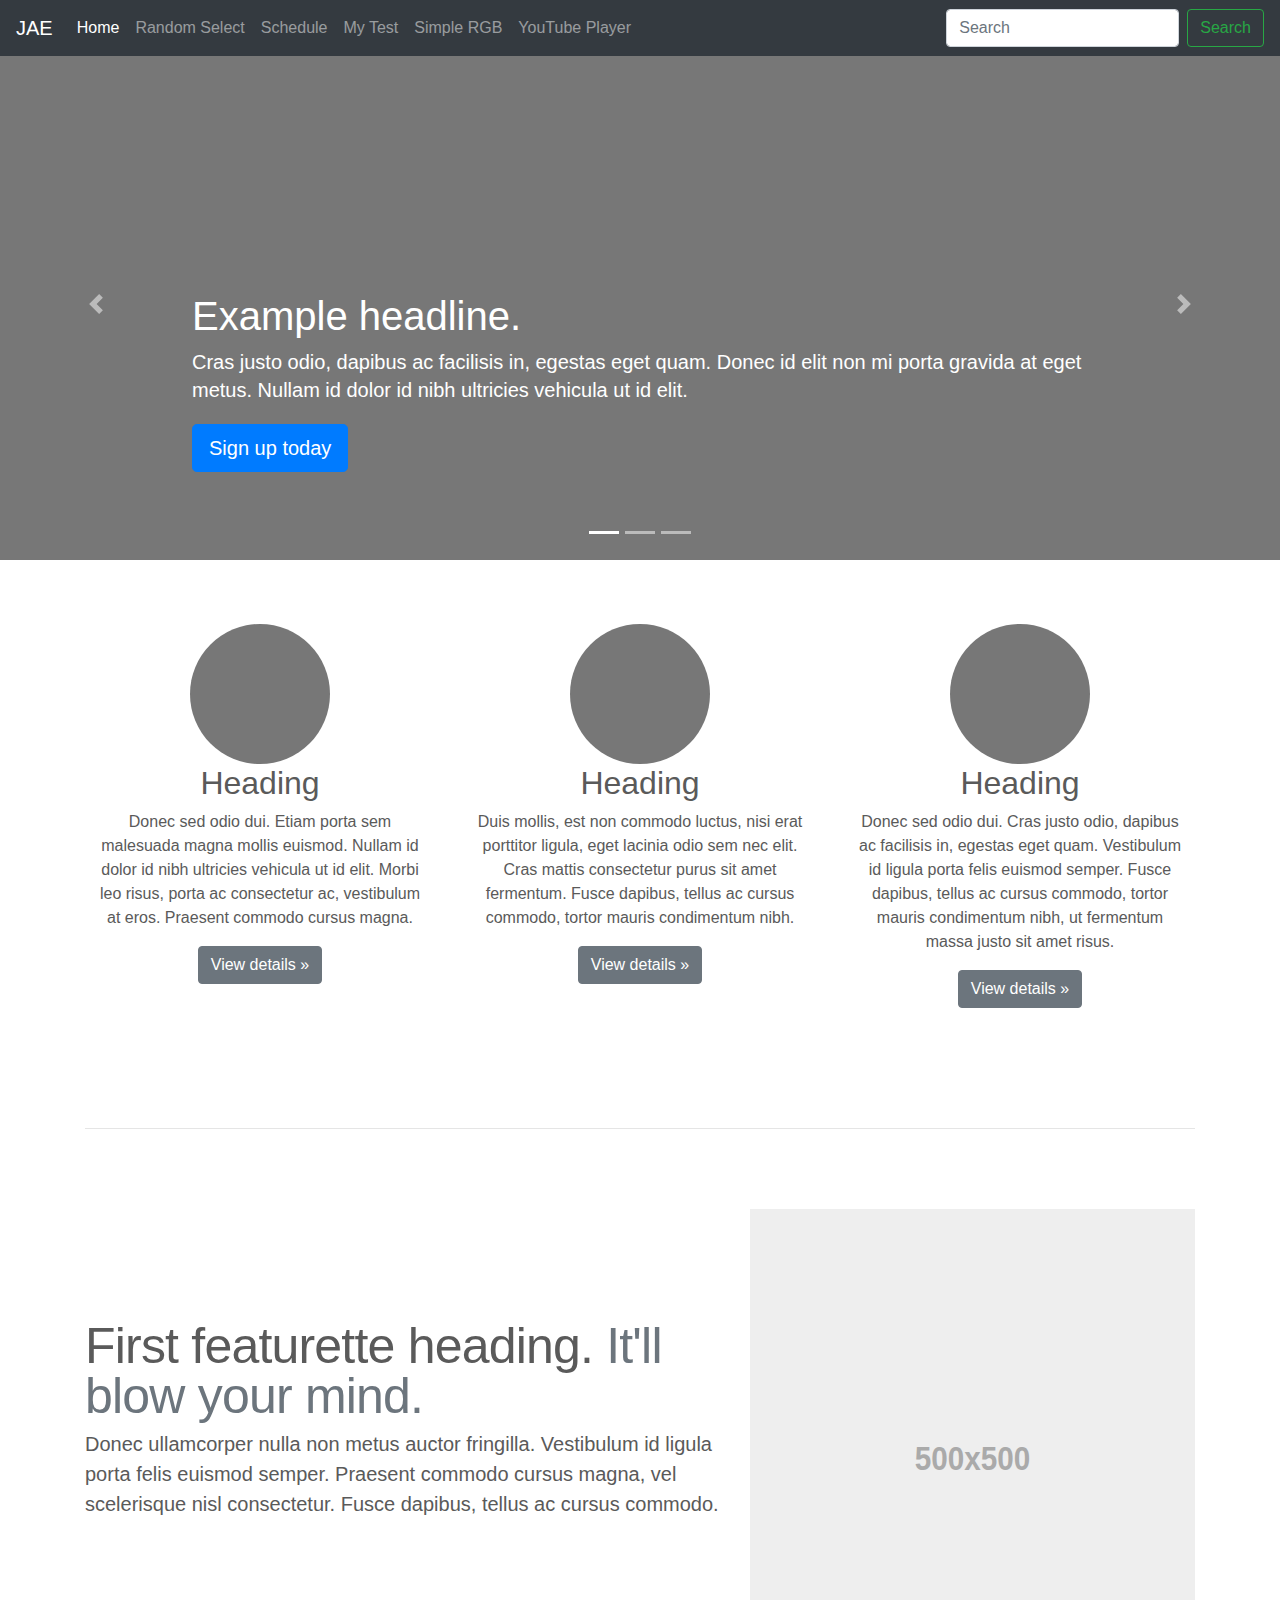
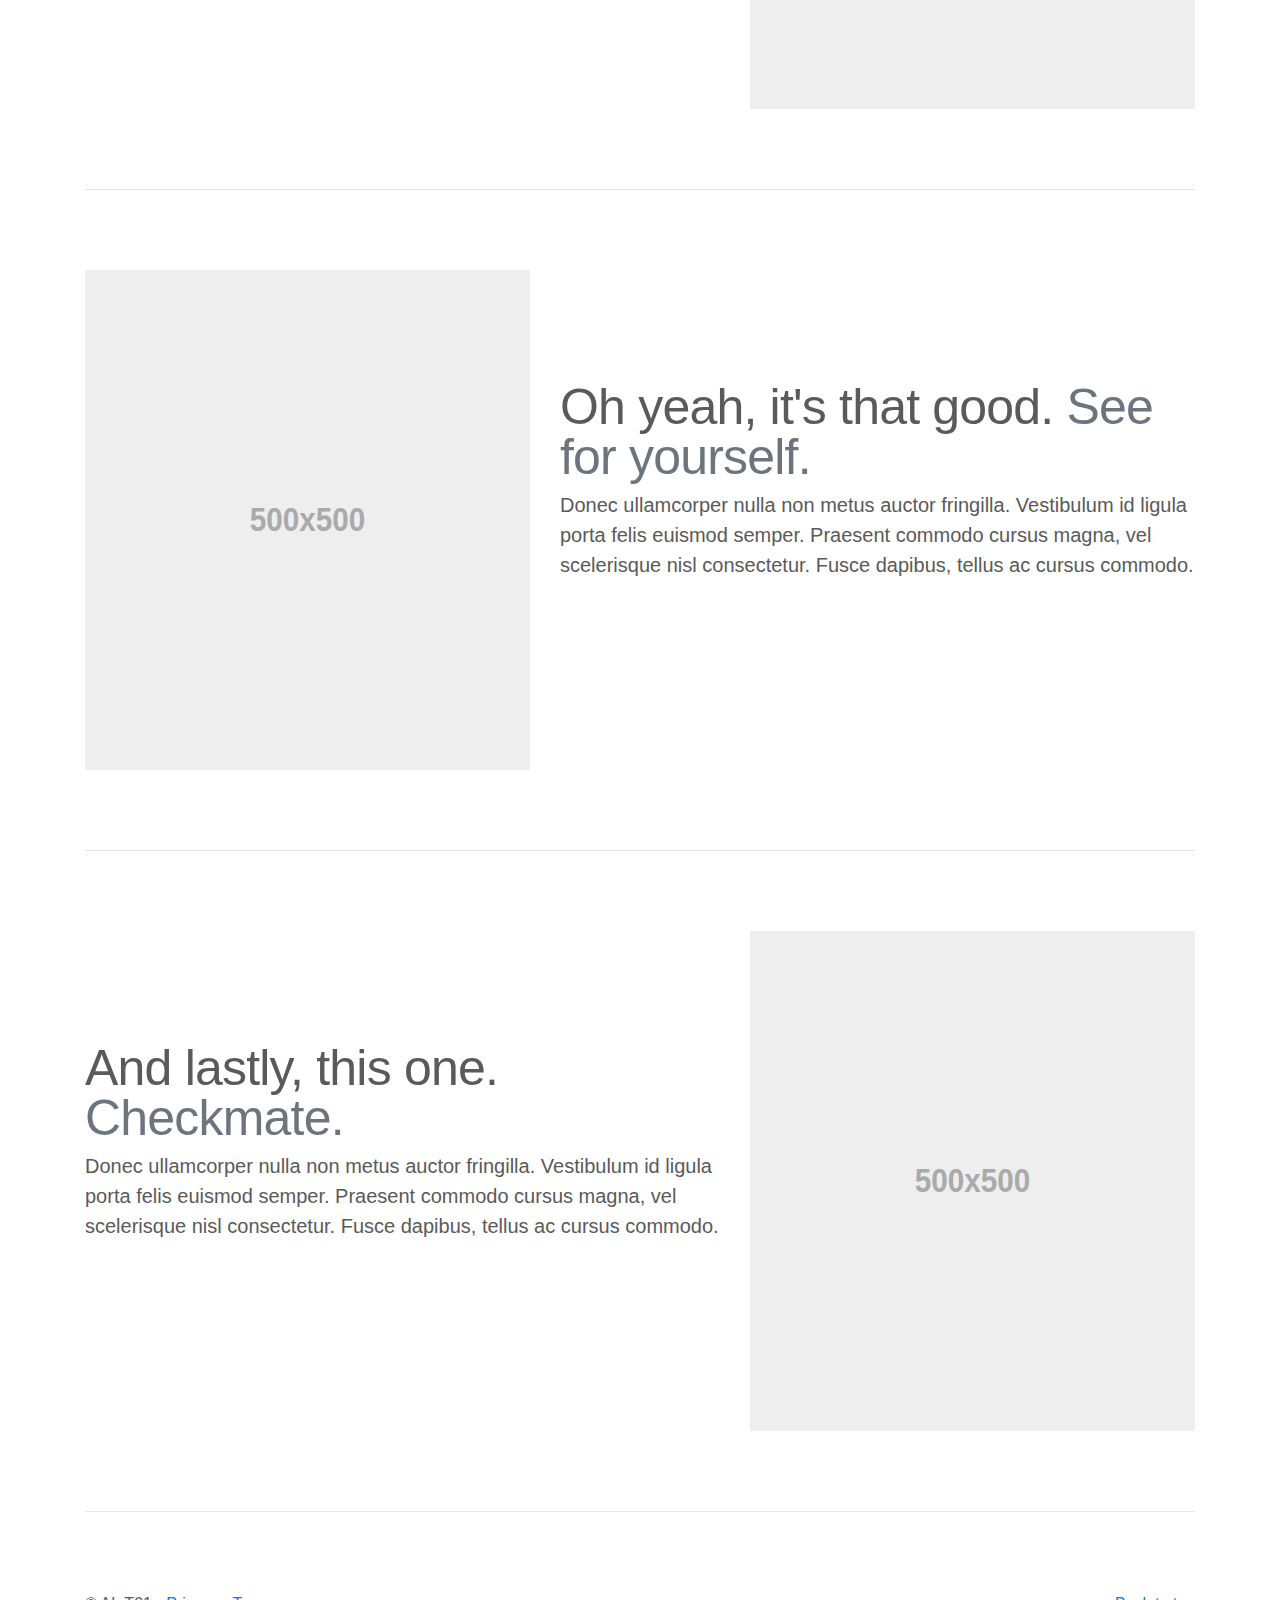
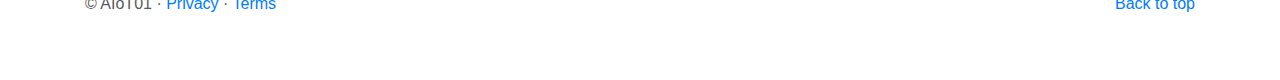
==== index.html @ 9e4aa887 "first commit" ====
<!doctype html>
<html lang="en">
  <head>
    <meta charset="utf-8">
    <meta name="viewport" content="width=device-width, initial-scale=1, shrink-to-fit=no">
    <meta name="description" content="">
    <meta name="author" content="">
    <link rel="icon" href="favicon.ico">

    <title>Carousel Template for Bootstrap</title>

    <!-- Bootstrap core CSS -->
    <link href="dist/css/bootstrap.min.css" rel="stylesheet">

    <!-- Custom styles for this template -->
    <link href="carousel.css" rel="stylesheet">
  </head>
  <body>

    <header>
      <nav class="navbar navbar-expand-md navbar-dark fixed-top bg-dark">
        <a class="navbar-brand" href="index.html">JAE</a>
        <button class="navbar-toggler" type="button" data-toggle="collapse" data-target="#navbarCollapse" aria-controls="navbarCollapse" aria-expanded="false" aria-label="Toggle navigation">
          <span class="navbar-toggler-icon"></span>
        </button>
        <div class="collapse navbar-collapse" id="navbarCollapse">
          <ul class="navbar-nav mr-auto">
            <li class="nav-item active">
              <a class="nav-link" href="#">Home <span class="sr-only">(current)</span></a>
            </li>
            <li class="nav-item">
              <a class="nav-link" href="randomselect.html">Random Select</a>
            </li>
            <li class="nav-item">
              <a class="nav-link" href="schedule.html">Schedule</a>
              </li>
            <li class="nav-item">
              <a class="nav-link" href="mytest.html">My Test</a>
              </li>
            <li class="nav-item">
              <a class="nav-link" href="simplergb.html">Simple RGB</a>
              </li>
            <li class="nav-item">
              <a class="nav-link" href="youtubeplayer.html">YouTube Player</a>
              </li>
            <!--<li class="nav-item">
              <a class="nav-link disabled" href="#">Disabled</a>
            </li>-->
          </ul>
          <form class="form-inline mt-2 mt-md-0">
            <input class="form-control mr-sm-2" type="text" placeholder="Search" aria-label="Search">
            <button class="btn btn-outline-success my-2 my-sm-0" type="submit">Search</button>
          </form>
        </div>
      </nav>
    </header>

    <main role="main">

      <div id="myCarousel" class="carousel slide" data-ride="carousel">
        <ol class="carousel-indicators">
          <li data-target="#myCarousel" data-slide-to="0" class="active"></li>
          <li data-target="#myCarousel" data-slide-to="1"></li>
          <li data-target="#myCarousel" data-slide-to="2"></li>
        </ol>
        <div class="carousel-inner">
          <div class="carousel-item active">
            <img class="first-slide" src="[data-uri]" alt="First slide">
            <div class="container">
              <div class="carousel-caption text-left">
                <h1>Example headline.</h1>
                <p>Cras justo odio, dapibus ac facilisis in, egestas eget quam. Donec id elit non mi porta gravida at eget metus. Nullam id dolor id nibh ultricies vehicula ut id elit.</p>
                <p><a class="btn btn-lg btn-primary" href="#" role="button">Sign up today</a></p>
              </div>
            </div>
          </div>
          <div class="carousel-item">
            <img class="second-slide" src="[data-uri]" alt="Second slide">
            <div class="container">
              <div class="carousel-caption">
                <h1>Another example headline.</h1>
                <p>Cras justo odio, dapibus ac facilisis in, egestas eget quam. Donec id elit non mi porta gravida at eget metus. Nullam id dolor id nibh ultricies vehicula ut id elit.</p>
                <p><a class="btn btn-lg btn-primary" href="#" role="button">Learn more</a></p>
              </div>
            </div>
          </div>
          <div class="carousel-item">
            <img class="third-slide" src="[data-uri]" alt="Third slide">
            <div class="container">
              <div class="carousel-caption text-right">
                <h1>One more for good measure.</h1>
                <p>Cras justo odio, dapibus ac facilisis in, egestas eget quam. Donec id elit non mi porta gravida at eget metus. Nullam id dolor id nibh ultricies vehicula ut id elit.</p>
                <p><a class="btn btn-lg btn-primary" href="#" role="button">Browse gallery</a></p>
              </div>
            </div>
          </div>
        </div>
        <a class="carousel-control-prev" href="#myCarousel" role="button" data-slide="prev">
          <span class="carousel-control-prev-icon" aria-hidden="true"></span>
          <span class="sr-only">Previous</span>
        </a>
        <a class="carousel-control-next" href="#myCarousel" role="button" data-slide="next">
          <span class="carousel-control-next-icon" aria-hidden="true"></span>
          <span class="sr-only">Next</span>
        </a>
      </div>


      <!-- Marketing messaging and featurettes
      ================================================== -->
      <!-- Wrap the rest of the page in another container to center all the content. -->

      <div class="container marketing">

        <!-- Three columns of text below the carousel -->
        <div class="row">
          <div class="col-lg-4">
            <img class="rounded-circle" src="[data-uri]" alt="Generic placeholder image" width="140" height="140">
            <h2>Heading</h2>
            <p>Donec sed odio dui. Etiam porta sem malesuada magna mollis euismod. Nullam id dolor id nibh ultricies vehicula ut id elit. Morbi leo risus, porta ac consectetur ac, vestibulum at eros. Praesent commodo cursus magna.</p>
            <p><a class="btn btn-secondary" href="#" role="button">View details &raquo;</a></p>
          </div><!-- /.col-lg-4 -->
          <div class="col-lg-4">
            <img class="rounded-circle" src="[data-uri]" alt="Generic placeholder image" width="140" height="140">
            <h2>Heading</h2>
            <p>Duis mollis, est non commodo luctus, nisi erat porttitor ligula, eget lacinia odio sem nec elit. Cras mattis consectetur purus sit amet fermentum. Fusce dapibus, tellus ac cursus commodo, tortor mauris condimentum nibh.</p>
            <p><a class="btn btn-secondary" href="#" role="button">View details &raquo;</a></p>
          </div><!-- /.col-lg-4 -->
          <div class="col-lg-4">
            <img class="rounded-circle" src="[data-uri]" alt="Generic placeholder image" width="140" height="140">
            <h2>Heading</h2>
            <p>Donec sed odio dui. Cras justo odio, dapibus ac facilisis in, egestas eget quam. Vestibulum id ligula porta felis euismod semper. Fusce dapibus, tellus ac cursus commodo, tortor mauris condimentum nibh, ut fermentum massa justo sit amet risus.</p>
            <p><a class="btn btn-secondary" href="#" role="button">View details &raquo;</a></p>
          </div><!-- /.col-lg-4 -->
        </div><!-- /.row -->


        <!-- START THE FEATURETTES -->

        <hr class="featurette-divider">

        <div class="row featurette">
          <div class="col-md-7">
            <h2 class="featurette-heading">First featurette heading. <span class="text-muted">It'll blow your mind.</span></h2>
            <p class="lead">Donec ullamcorper nulla non metus auctor fringilla. Vestibulum id ligula porta felis euismod semper. Praesent commodo cursus magna, vel scelerisque nisl consectetur. Fusce dapibus, tellus ac cursus commodo.</p>
          </div>
          <div class="col-md-5">
            <img class="featurette-image img-fluid mx-auto" data-src="holder.js/500x500/auto" alt="Generic placeholder image">
          </div>
        </div>

        <hr class="featurette-divider">

        <div class="row featurette">
          <div class="col-md-7 order-md-2">
            <h2 class="featurette-heading">Oh yeah, it's that good. <span class="text-muted">See for yourself.</span></h2>
            <p class="lead">Donec ullamcorper nulla non metus auctor fringilla. Vestibulum id ligula porta felis euismod semper. Praesent commodo cursus magna, vel scelerisque nisl consectetur. Fusce dapibus, tellus ac cursus commodo.</p>
          </div>
          <div class="col-md-5 order-md-1">
            <img class="featurette-image img-fluid mx-auto" data-src="holder.js/500x500/auto" alt="Generic placeholder image">
          </div>
        </div>

        <hr class="featurette-divider">

        <div class="row featurette">
          <div class="col-md-7">
            <h2 class="featurette-heading">And lastly, this one. <span class="text-muted">Checkmate.</span></h2>
            <p class="lead">Donec ullamcorper nulla non metus auctor fringilla. Vestibulum id ligula porta felis euismod semper. Praesent commodo cursus magna, vel scelerisque nisl consectetur. Fusce dapibus, tellus ac cursus commodo.</p>
          </div>
          <div class="col-md-5">
            <img class="featurette-image img-fluid mx-auto" data-src="holder.js/500x500/auto" alt="Generic placeholder image">
          </div>
        </div>

        <hr class="featurette-divider">

        <!-- /END THE FEATURETTES -->

      </div><!-- /.container -->


      <!-- FOOTER -->
      <footer class="container">
        <p class="float-right"><a href="#">Back to top</a></p>
        <p>&copy; AIoT01 &middot; <a href="#">Privacy</a> &middot; <a href="#">Terms</a></p>
      </footer>
    </main>

    <!-- Bootstrap core JavaScript
    ================================================== -->
    <!-- Placed at the end of the document so the pages load faster -->
    <script src="https://code.jquery.com/jquery-3.3.1.slim.min.js" integrity="sha384-q8i/X+965DzO0rT7abK41JStQIAqVgRVzpbzo5smXKp4YfRvH+8abtTE1Pi6jizo" crossorigin="anonymous"></script>
    <script>window.jQuery || document.write('<script src="assets/js/vendor/jquery-slim.min.js"><\/script>')</script>
    <script src="assets/js/vendor/popper.min.js"></script>
    <script src="dist/js/bootstrap.min.js"></script>
    <!-- Just to make our placeholder images work. Don't actually copy the next line! -->
    <script src="assets/js/vendor/holder.min.js"></script>
  </body>
</html>
---- carousel.css ----
/* GLOBAL STYLES
-------------------------------------------------- */
/* Padding below the footer and lighter body text */

body {
  padding-top: 3rem;
  padding-bottom: 3rem;
  color: #5a5a5a;
}


/* CUSTOMIZE THE CAROUSEL
-------------------------------------------------- */

/* Carousel base class */
.carousel {
  margin-bottom: 4rem;
}
/* Since positioning the image, we need to help out the caption */
.carousel-caption {
  bottom: 3rem;
  z-index: 10;
}

/* Declare heights because of positioning of img element */
.carousel-item {
  height: 32rem;
  background-color: #777;
}
.carousel-item > img {
  position: absolute;
  top: 0;
  left: 0;
  min-width: 100%;
  height: 32rem;
}


/* MARKETING CONTENT
-------------------------------------------------- */

/* Center align the text within the three columns below the carousel */
.marketing .col-lg-4 {
  margin-bottom: 1.5rem;
  text-align: center;
}
.marketing h2 {
  font-weight: 400;
}
.marketing .col-lg-4 p {
  margin-right: .75rem;
  margin-left: .75rem;
}


/* Featurettes
------------------------- */

.featurette-divider {
  margin: 5rem 0; /* Space out the Bootstrap <hr> more */
}

/* Thin out the marketing headings */
.featurette-heading {
  font-weight: 300;
  line-height: 1;
  letter-spacing: -.05rem;
}


/* RESPONSIVE CSS
-------------------------------------------------- */

@media (min-width: 40em) {
  /* Bump up size of carousel content */
  .carousel-caption p {
    margin-bottom: 1.25rem;
    font-size: 1.25rem;
    line-height: 1.4;
  }

  .featurette-heading {
    font-size: 50px;
  }
}

@media (min-width: 62em) {
  .featurette-heading {
    margin-top: 7rem;
  }
}
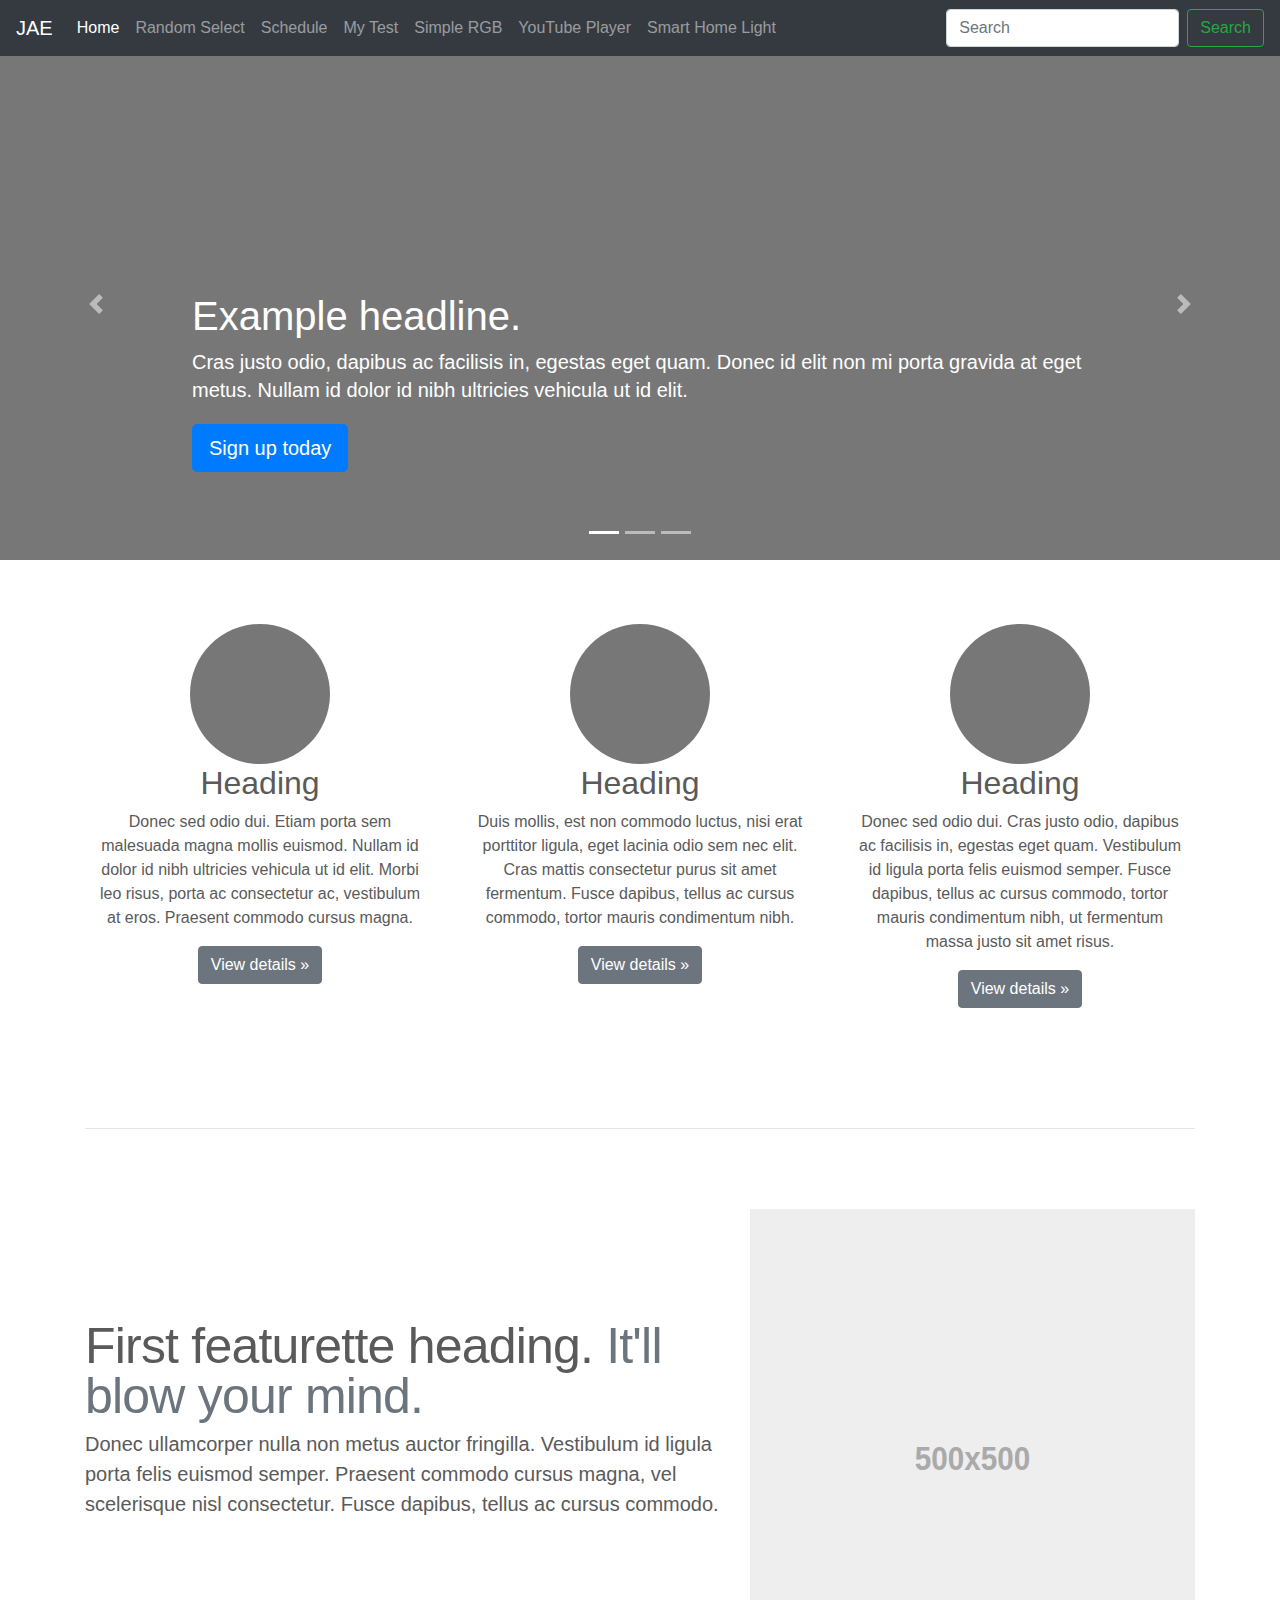
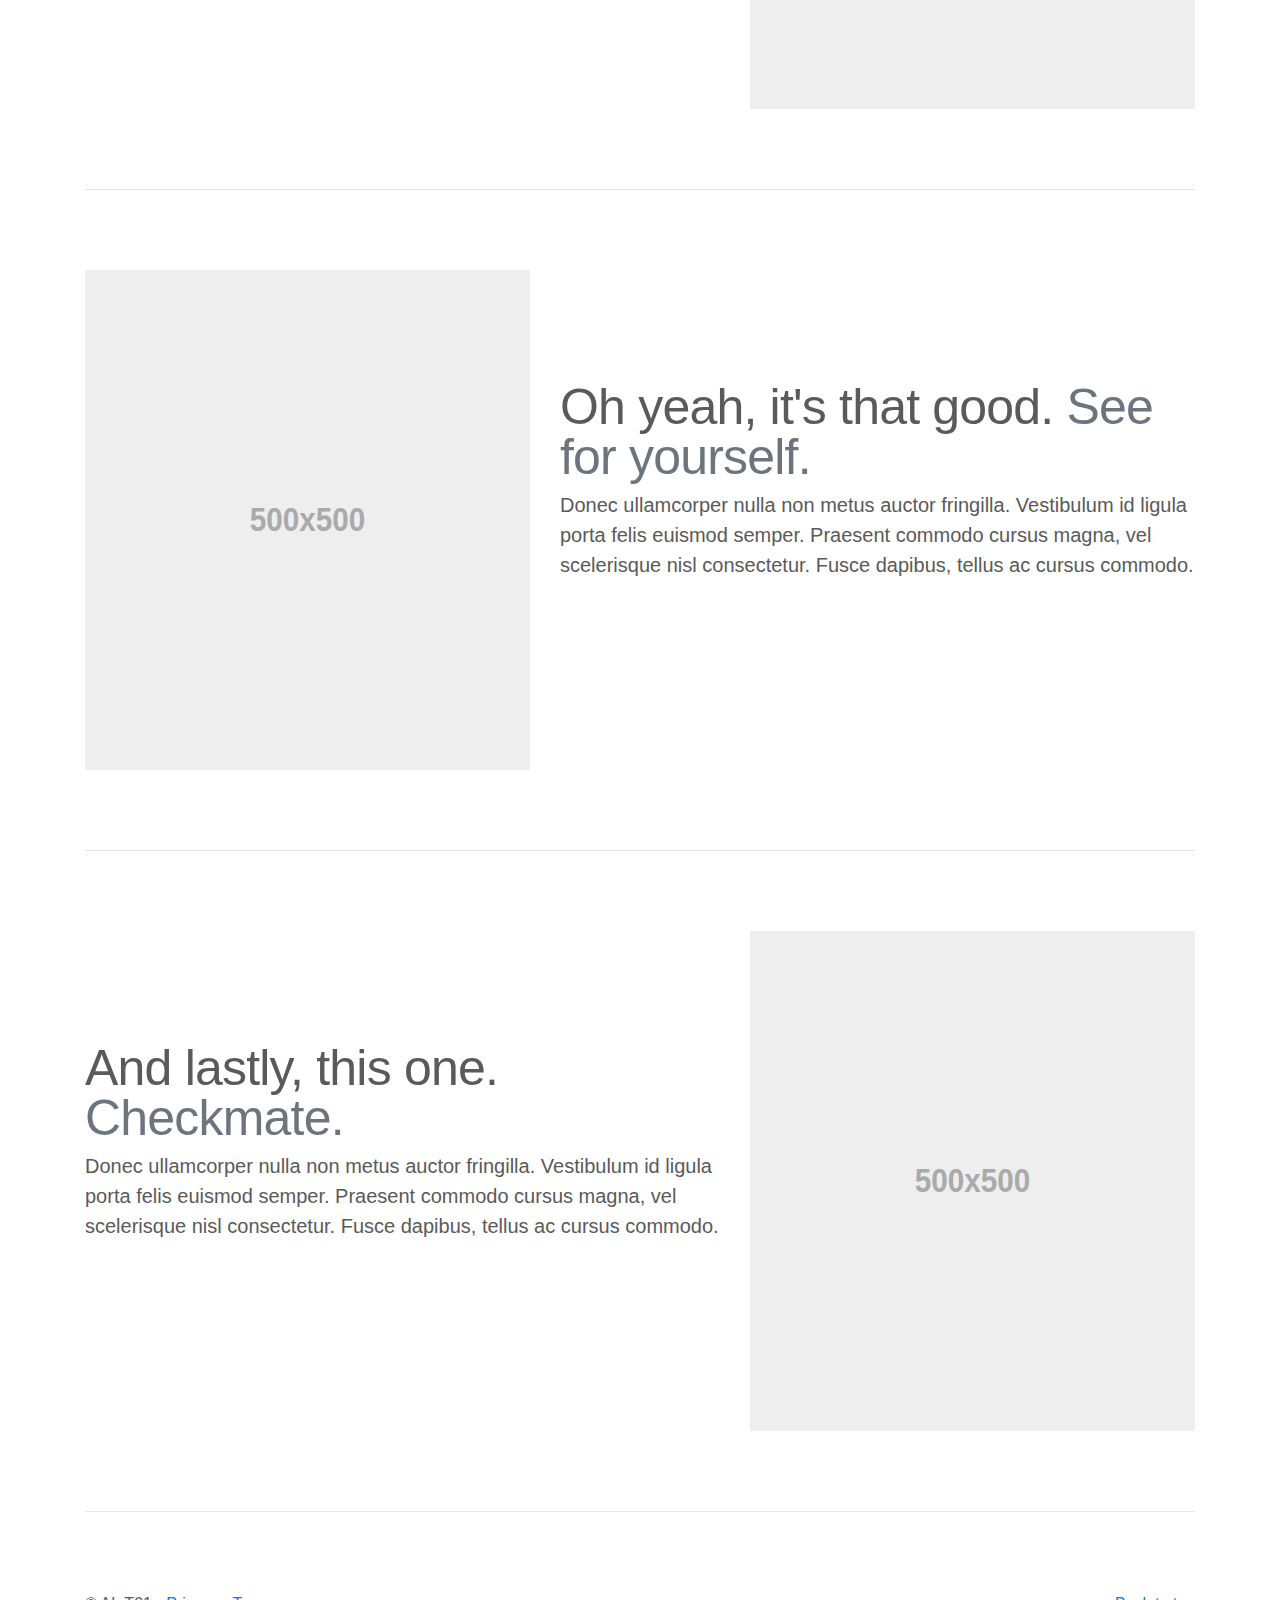
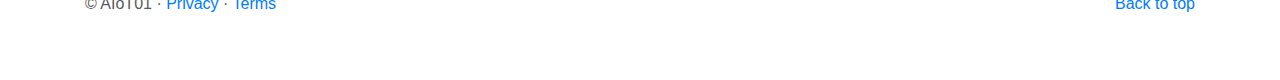
==== commit 4b77e6c4: "180911" ====
--- a/index.html
+++ b/index.html
@@ -42,6 +42,9 @@
               </li>
             <li class="nav-item">
               <a class="nav-link" href="youtubeplayer.html">YouTube Player</a>
+              </li>
+            <li class="nav-item">
+              <a class="nav-link" href="smarthomelight.html">Smart Home Light</a>
               </li>
             <!--<li class="nav-item">
               <a class="nav-link disabled" href="#">Disabled</a>
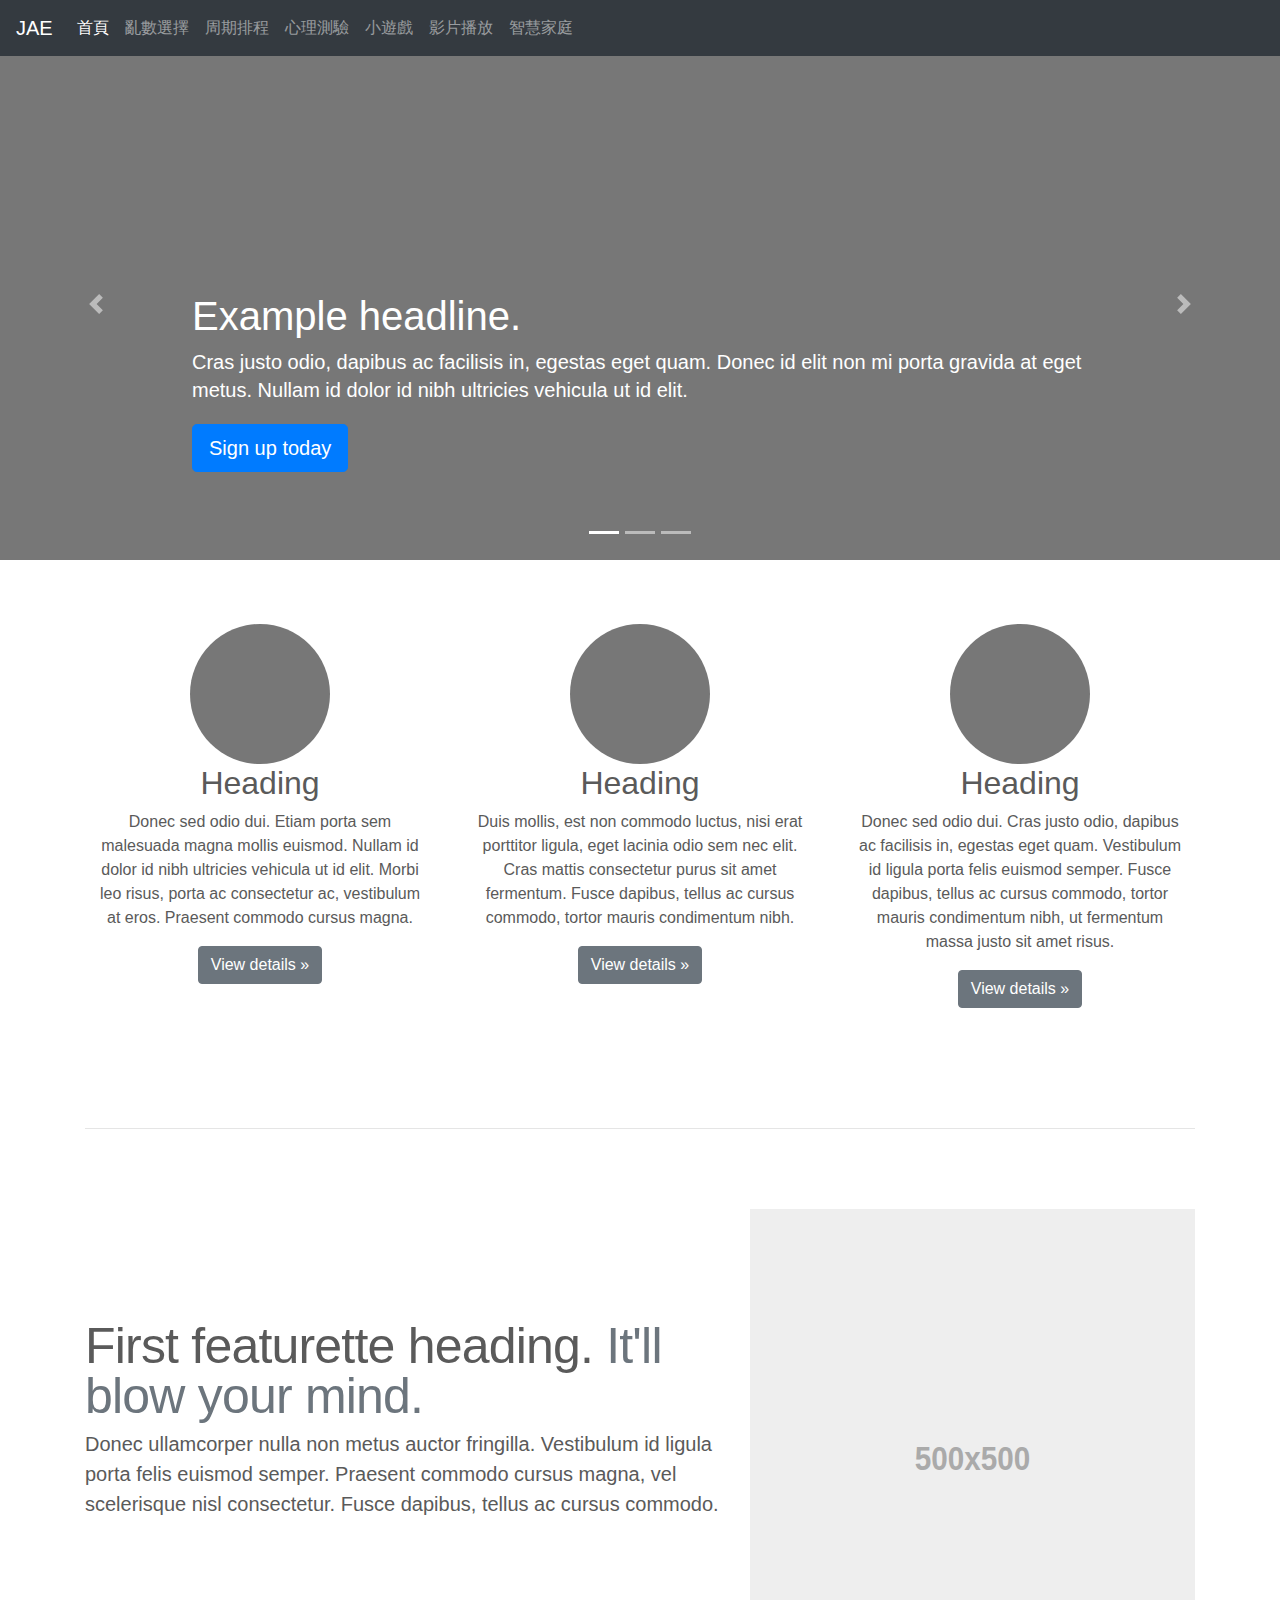
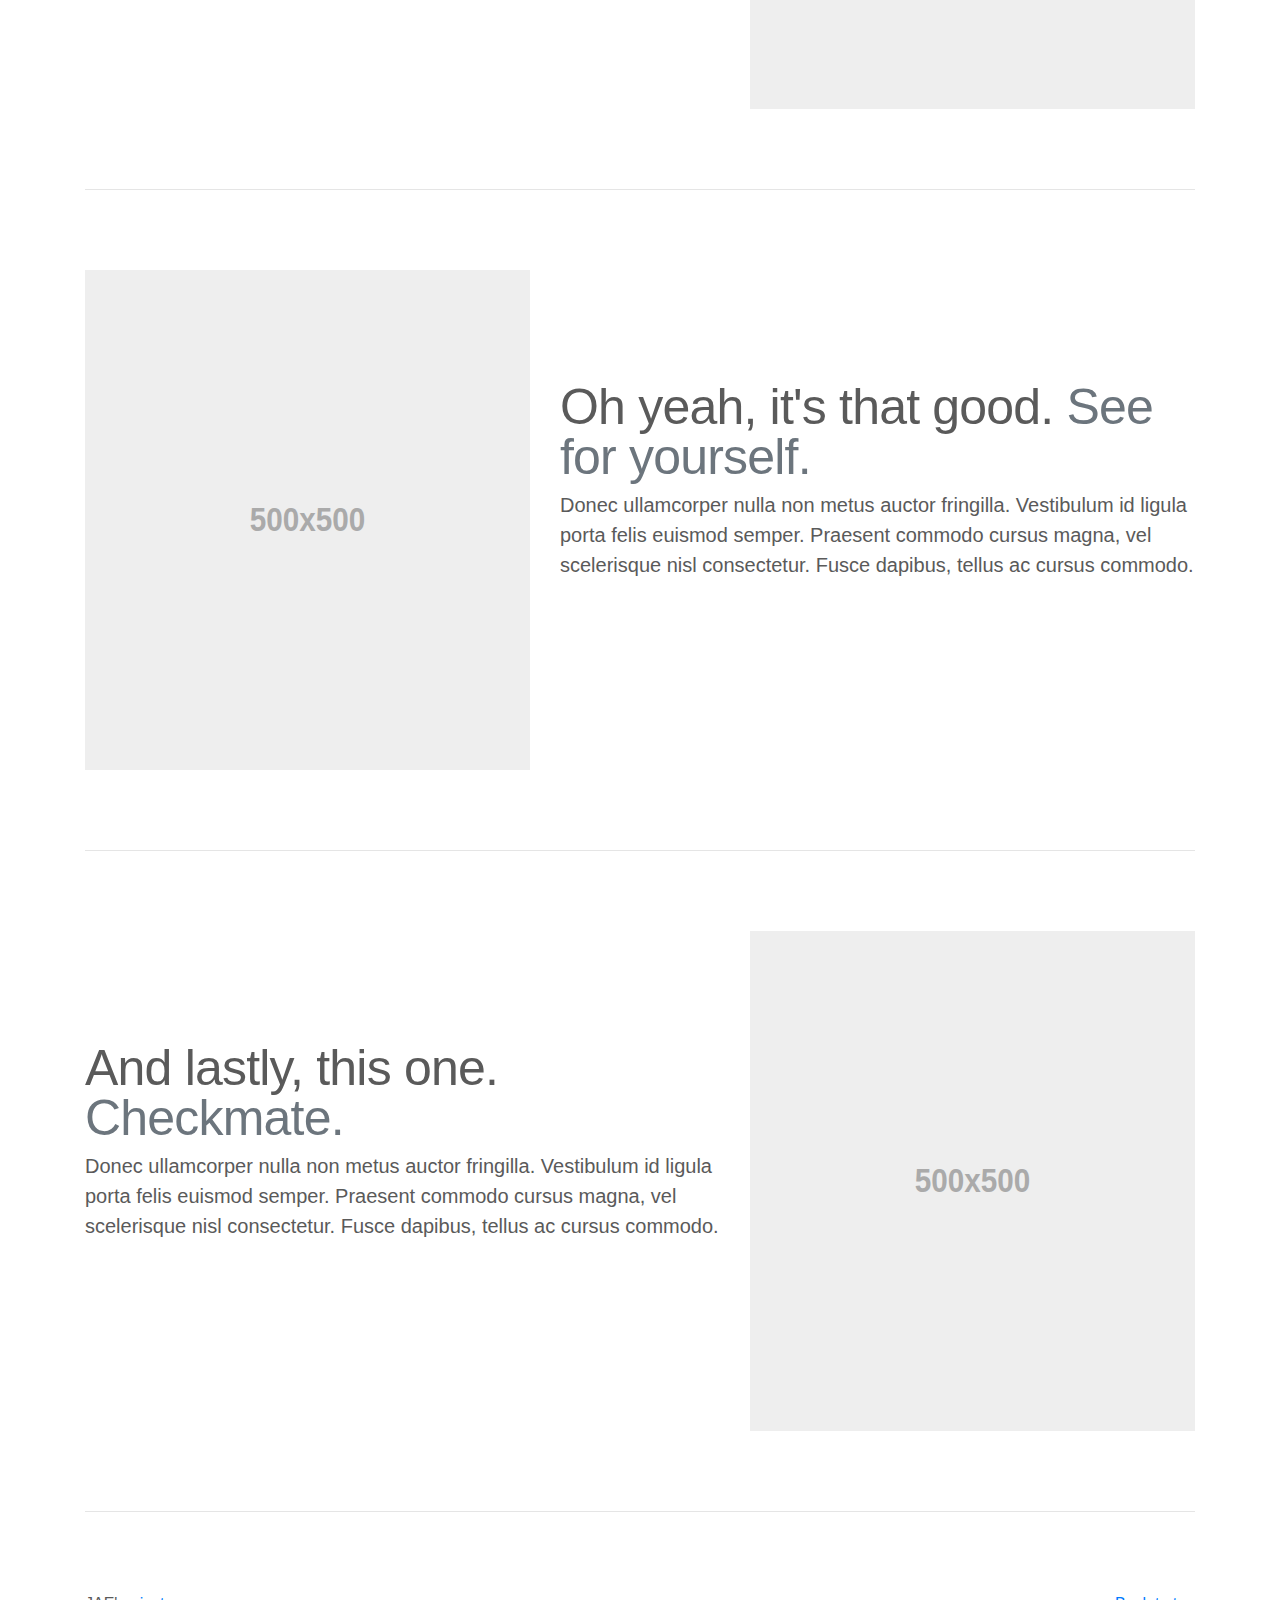
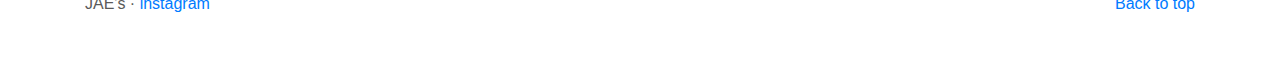
==== commit 65a013b8: "180911" ====
--- a/index.html
+++ b/index.html
@@ -7,7 +7,7 @@
     <meta name="author" content="">
     <link rel="icon" href="favicon.ico">
 
-    <title>Carousel Template for Bootstrap</title>
+    <title>JAE</title>
 
     <!-- Bootstrap core CSS -->
     <link href="dist/css/bootstrap.min.css" rel="stylesheet">
@@ -26,34 +26,34 @@
         <div class="collapse navbar-collapse" id="navbarCollapse">
           <ul class="navbar-nav mr-auto">
             <li class="nav-item active">
-              <a class="nav-link" href="#">Home <span class="sr-only">(current)</span></a>
+              <a class="nav-link" href="#">首頁 <span class="sr-only">(current)</span></a>
             </li>
             <li class="nav-item">
-              <a class="nav-link" href="randomselect.html">Random Select</a>
+              <a class="nav-link" href="randomselect.html">亂數選擇</a>
             </li>
             <li class="nav-item">
-              <a class="nav-link" href="schedule.html">Schedule</a>
-              </li>
-            <li class="nav-item">
-              <a class="nav-link" href="mytest.html">My Test</a>
-              </li>
-            <li class="nav-item">
-              <a class="nav-link" href="simplergb.html">Simple RGB</a>
-              </li>
-            <li class="nav-item">
-              <a class="nav-link" href="youtubeplayer.html">YouTube Player</a>
-              </li>
-            <li class="nav-item">
-              <a class="nav-link" href="smarthomelight.html">Smart Home Light</a>
+              <a class="nav-link" href="schedule.html">周期排程</a>
+              </li>
+            <li class="nav-item">
+              <a class="nav-link" href="mytest.html">心理測驗</a>
+              </li>
+            <li class="nav-item">
+              <a class="nav-link" href="simplergb.html">小遊戲</a>
+              </li>
+            <li class="nav-item">
+              <a class="nav-link" href="youtubeplayer.html">影片播放</a>
+              </li>
+            <li class="nav-item">
+              <a class="nav-link" href="smarthomelight.html">智慧家庭</a>
               </li>
             <!--<li class="nav-item">
               <a class="nav-link disabled" href="#">Disabled</a>
             </li>-->
           </ul>
-          <form class="form-inline mt-2 mt-md-0">
+          <!--<form class="form-inline mt-2 mt-md-0">
             <input class="form-control mr-sm-2" type="text" placeholder="Search" aria-label="Search">
             <button class="btn btn-outline-success my-2 my-sm-0" type="submit">Search</button>
-          </form>
+          </form>-->
         </div>
       </nav>
     </header>
@@ -186,7 +186,7 @@
       <!-- FOOTER -->
       <footer class="container">
         <p class="float-right"><a href="#">Back to top</a></p>
-        <p>&copy; AIoT01 &middot; <a href="#">Privacy</a> &middot; <a href="#">Terms</a></p>
+        <p>JAE's &middot; <a href="https://www.instagram.com/jaebyjae/">instagram</a></p>
       </footer>
     </main>
 
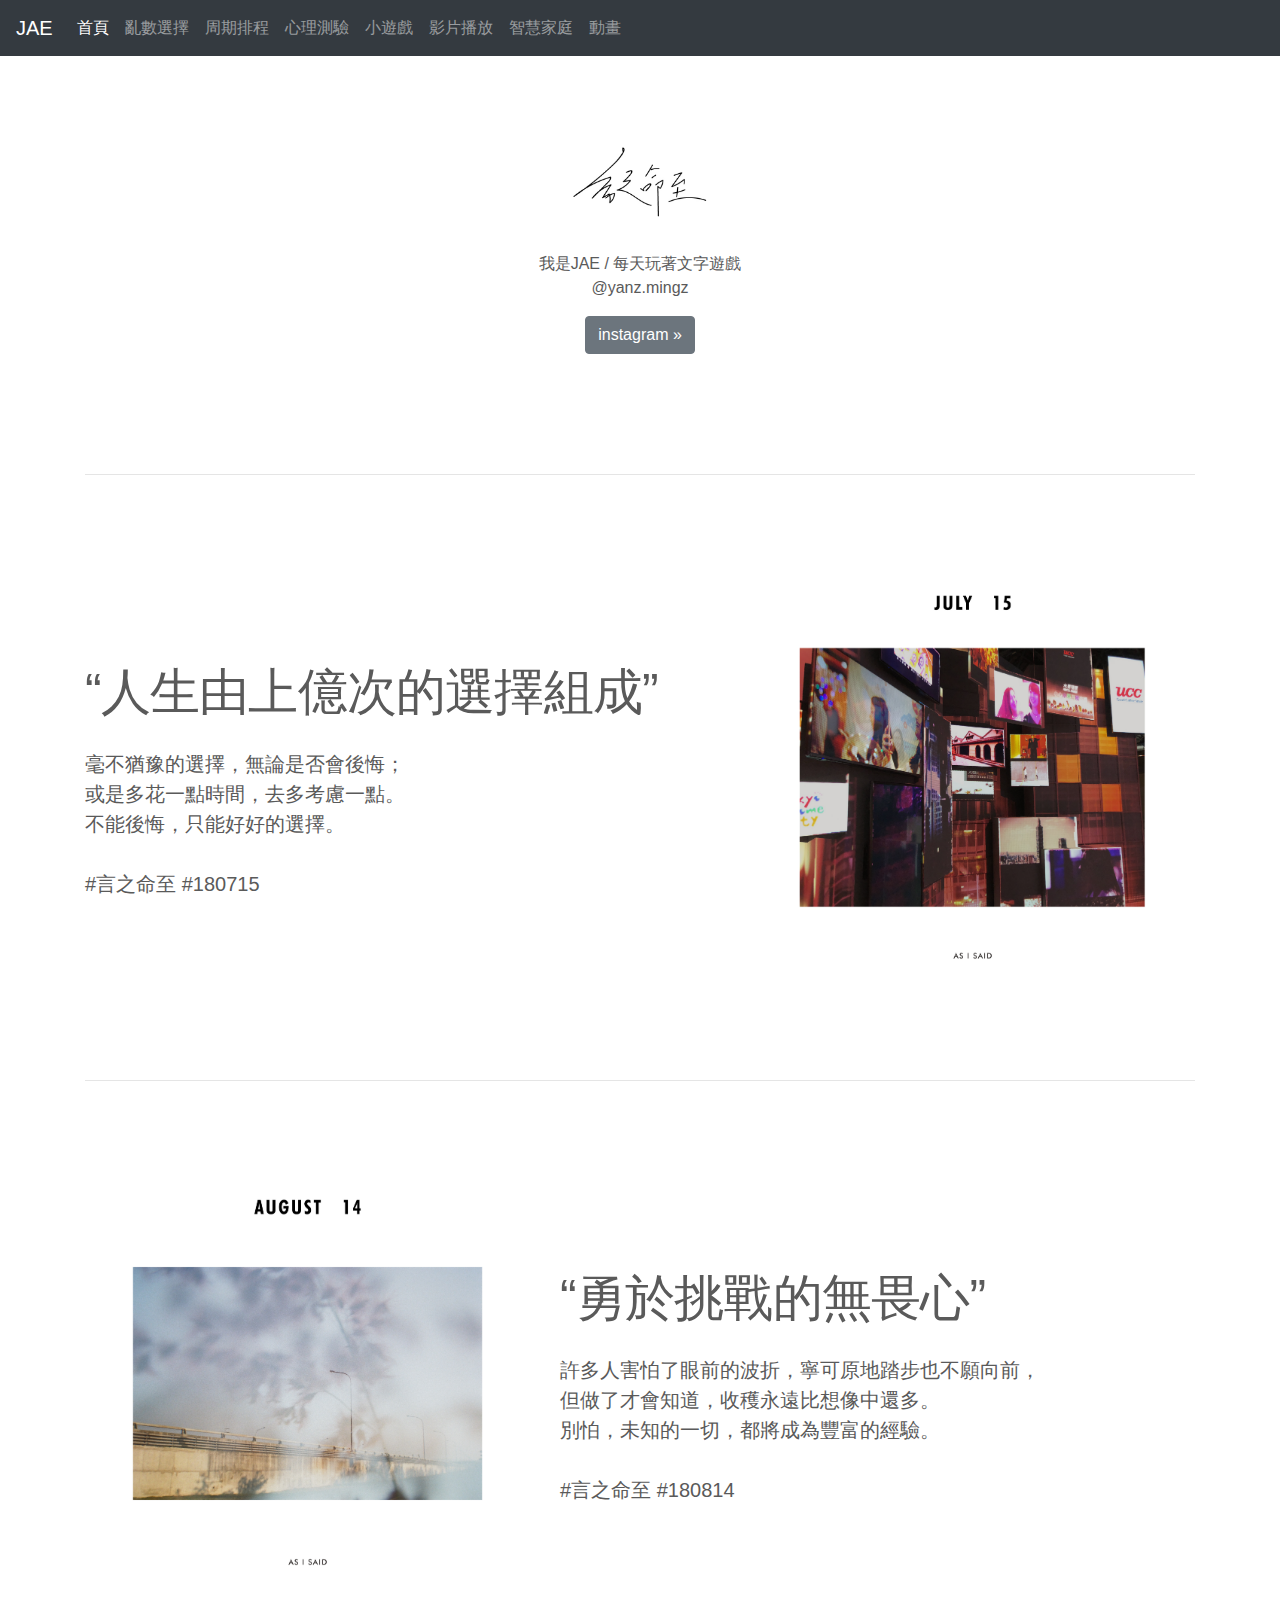
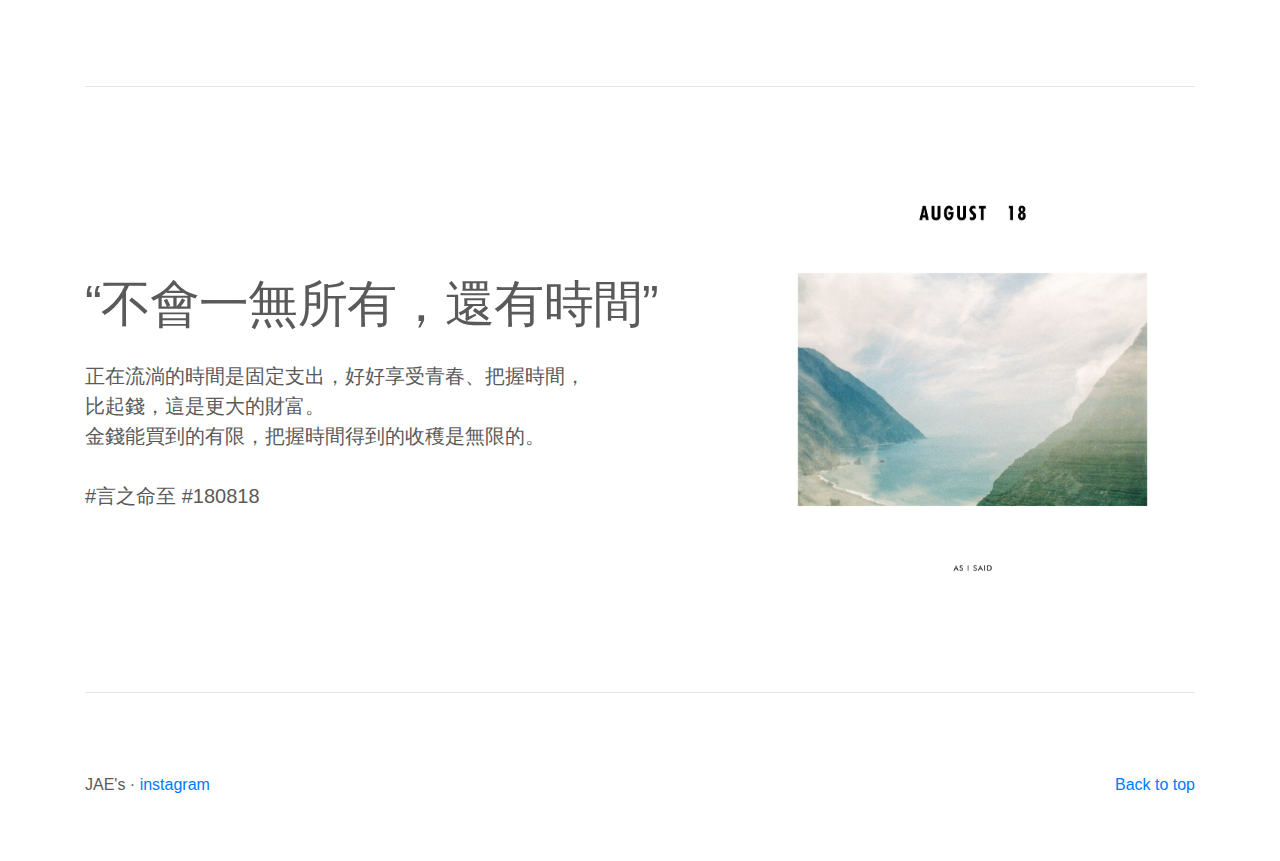
==== commit c9cc05e7: "180913 homepage done" ====
--- a/index.html
+++ b/index.html
@@ -46,6 +46,9 @@
             <li class="nav-item">
               <a class="nav-link" href="smarthomelight.html">智慧家庭</a>
               </li>
+            <li class="nav-item">
+              <a class="nav-link" href="animation.html">動畫</a>
+              </li>
             <!--<li class="nav-item">
               <a class="nav-link disabled" href="#">Disabled</a>
             </li>-->
@@ -61,18 +64,18 @@
     <main role="main">
 
       <div id="myCarousel" class="carousel slide" data-ride="carousel">
-        <ol class="carousel-indicators">
+        <!--<ol class="carousel-indicators">
           <li data-target="#myCarousel" data-slide-to="0" class="active"></li>
           <li data-target="#myCarousel" data-slide-to="1"></li>
           <li data-target="#myCarousel" data-slide-to="2"></li>
         </ol>
         <div class="carousel-inner">
           <div class="carousel-item active">
-            <img class="first-slide" src="[data-uri]" alt="First slide">
+            <img class="first-slide" src="images/head_1.jpg" alt="First slide">
             <div class="container">
               <div class="carousel-caption text-left">
-                <h1>Example headline.</h1>
-                <p>Cras justo odio, dapibus ac facilisis in, egestas eget quam. Donec id elit non mi porta gravida at eget metus. Nullam id dolor id nibh ultricies vehicula ut id elit.</p>
+                <h1>莊宬傑 / JAE</h1>
+                <p>24歲桃園人<br>學歷：台北海洋技術學院-數位遊戲與動畫設計系 五專/二技 畢業<br>專長：平面設計、品牌行銷<br>興趣：聽音樂、看電影、寫文章</p>
                 <p><a class="btn btn-lg btn-primary" href="#" role="button">Sign up today</a></p>
               </div>
             </div>
@@ -105,7 +108,7 @@
         <a class="carousel-control-next" href="#myCarousel" role="button" data-slide="next">
           <span class="carousel-control-next-icon" aria-hidden="true"></span>
           <span class="sr-only">Next</span>
-        </a>
+        </a>-->
       </div>
 
 
@@ -118,22 +121,15 @@
         <!-- Three columns of text below the carousel -->
         <div class="row">
           <div class="col-lg-4">
-            <img class="rounded-circle" src="[data-uri]" alt="Generic placeholder image" width="140" height="140">
-            <h2>Heading</h2>
-            <p>Donec sed odio dui. Etiam porta sem malesuada magna mollis euismod. Nullam id dolor id nibh ultricies vehicula ut id elit. Morbi leo risus, porta ac consectetur ac, vestibulum at eros. Praesent commodo cursus magna.</p>
-            <p><a class="btn btn-secondary" href="#" role="button">View details &raquo;</a></p>
+            
           </div><!-- /.col-lg-4 -->
           <div class="col-lg-4">
-            <img class="rounded-circle" src="[data-uri]" alt="Generic placeholder image" width="140" height="140">
-            <h2>Heading</h2>
-            <p>Duis mollis, est non commodo luctus, nisi erat porttitor ligula, eget lacinia odio sem nec elit. Cras mattis consectetur purus sit amet fermentum. Fusce dapibus, tellus ac cursus commodo, tortor mauris condimentum nibh.</p>
-            <p><a class="btn btn-secondary" href="#" role="button">View details &raquo;</a></p>
+            <img class="rounded-circle" src="assets/img/yz_logo.jpg" alt="Generic placeholder image" width="140" height="140">
+            <p>我是JAE / 每天玩著文字遊戲<br>@yanz.mingz</p>
+            <p><a class="btn btn-secondary" href="https://www.instagram.com/yanz.mingz/" role="button">instagram &raquo;</a></p>
           </div><!-- /.col-lg-4 -->
           <div class="col-lg-4">
-            <img class="rounded-circle" src="[data-uri]" alt="Generic placeholder image" width="140" height="140">
-            <h2>Heading</h2>
-            <p>Donec sed odio dui. Cras justo odio, dapibus ac facilisis in, egestas eget quam. Vestibulum id ligula porta felis euismod semper. Fusce dapibus, tellus ac cursus commodo, tortor mauris condimentum nibh, ut fermentum massa justo sit amet risus.</p>
-            <p><a class="btn btn-secondary" href="#" role="button">View details &raquo;</a></p>
+            
           </div><!-- /.col-lg-4 -->
         </div><!-- /.row -->
 
@@ -144,11 +140,11 @@
 
         <div class="row featurette">
           <div class="col-md-7">
-            <h2 class="featurette-heading">First featurette heading. <span class="text-muted">It'll blow your mind.</span></h2>
-            <p class="lead">Donec ullamcorper nulla non metus auctor fringilla. Vestibulum id ligula porta felis euismod semper. Praesent commodo cursus magna, vel scelerisque nisl consectetur. Fusce dapibus, tellus ac cursus commodo.</p>
+            <h2 class="featurette-heading">“人生由上億次的選擇組成”</h2><br>
+            <p class="lead">毫不猶豫的選擇，無論是否會後悔；<br>或是多花一點時間，去多考慮一點。<br>不能後悔，只能好好的選擇。<br><br>#言之命至 #180715</p>
           </div>
           <div class="col-md-5">
-            <img class="featurette-image img-fluid mx-auto" data-src="holder.js/500x500/auto" alt="Generic placeholder image">
+            <img class="featurette-image img-fluid mx-auto" src="assets/img/yz_01.jpg" alt="Generic placeholder image">
           </div>
         </div>
 
@@ -156,11 +152,11 @@
 
         <div class="row featurette">
           <div class="col-md-7 order-md-2">
-            <h2 class="featurette-heading">Oh yeah, it's that good. <span class="text-muted">See for yourself.</span></h2>
-            <p class="lead">Donec ullamcorper nulla non metus auctor fringilla. Vestibulum id ligula porta felis euismod semper. Praesent commodo cursus magna, vel scelerisque nisl consectetur. Fusce dapibus, tellus ac cursus commodo.</p>
+            <h2 class="featurette-heading">“勇於挑戰的無畏心”</h2><br>
+            <p class="lead">許多人害怕了眼前的波折，寧可原地踏步也不願向前，<br>但做了才會知道，收穫永遠比想像中還多。<br>別怕，未知的一切，都將成為豐富的經驗。<br><br>#言之命至 #180814</p>
           </div>
           <div class="col-md-5 order-md-1">
-            <img class="featurette-image img-fluid mx-auto" data-src="holder.js/500x500/auto" alt="Generic placeholder image">
+            <img class="featurette-image img-fluid mx-auto" src="assets/img/yz_02.jpg" alt="Generic placeholder image">
           </div>
         </div>
 
@@ -168,11 +164,11 @@
 
         <div class="row featurette">
           <div class="col-md-7">
-            <h2 class="featurette-heading">And lastly, this one. <span class="text-muted">Checkmate.</span></h2>
-            <p class="lead">Donec ullamcorper nulla non metus auctor fringilla. Vestibulum id ligula porta felis euismod semper. Praesent commodo cursus magna, vel scelerisque nisl consectetur. Fusce dapibus, tellus ac cursus commodo.</p>
+            <h2 class="featurette-heading">“不會一無所有，還有時間”</h2><br>
+            <p class="lead">正在流淌的時間是固定支出，好好享受青春、把握時間，<br>比起錢，這是更大的財富。<br>金錢能買到的有限，把握時間得到的收穫是無限的。<br><br>#言之命至 #180818</p>
           </div>
           <div class="col-md-5">
-            <img class="featurette-image img-fluid mx-auto" data-src="holder.js/500x500/auto" alt="Generic placeholder image">
+            <img class="featurette-image img-fluid mx-auto" src="assets/img/yz_03.jpg" alt="Generic placeholder image">
           </div>
         </div>
 
--- a/carousel.css
+++ b/carousel.css
@@ -31,8 +31,8 @@
   position: absolute;
   top: 0;
   left: 0;
-  min-width: 100%;
-  height: 32rem;
+  width: 3130px;
+  height: 2075px;
 }
 
 
